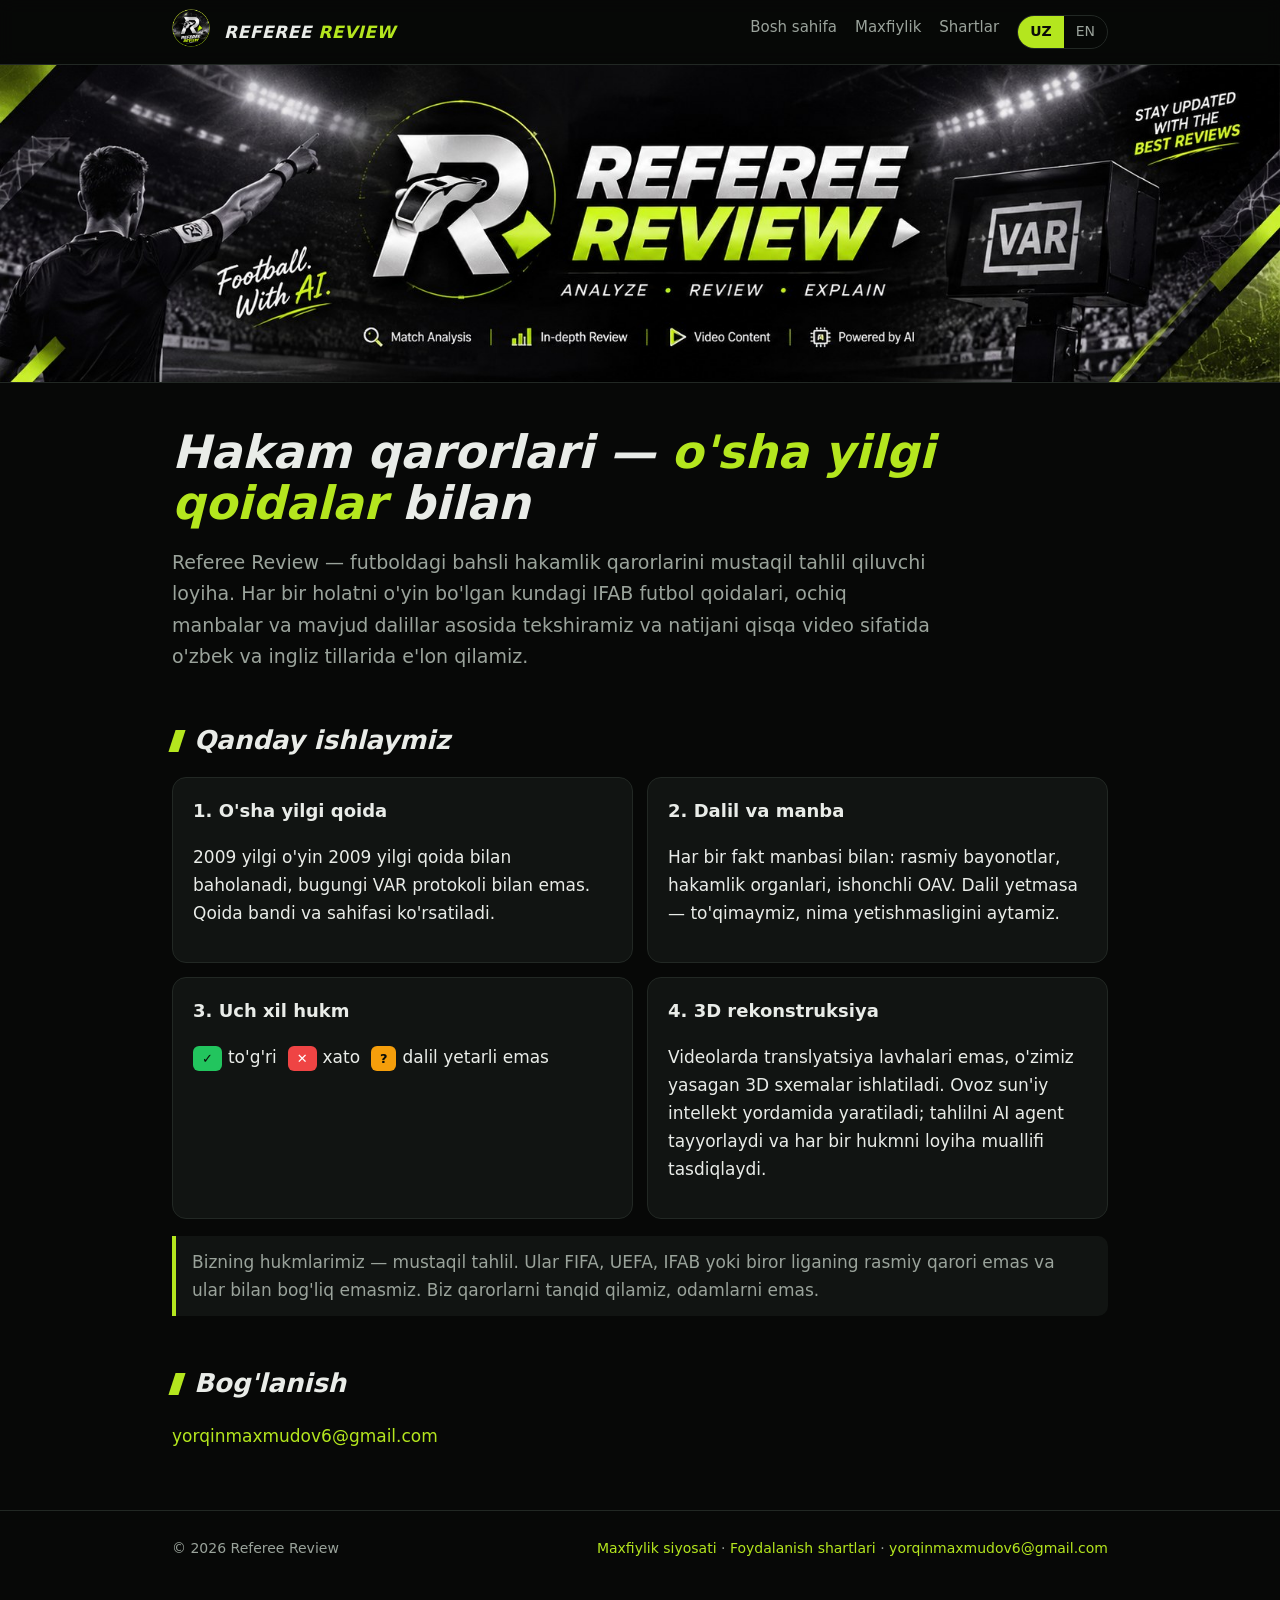
==== index.html @ e408682b "Referee Review website: home, privacy policy, terms (uz/en) Co-Authored-By: Claude Opus 5.5 <noreply" ====
<!doctype html>
<html lang="uz"><head><meta charset="utf-8"><meta name="viewport" content="width=device-width, initial-scale=1">
<title>Referee Review — hakamlik qarorlari tahlili</title><meta name="description" content="Referee Review — bahsli hakamlik qarorlarini o'sha yilgi IFAB qoidalari bilan tahlil qiluvchi loyiha. Independent analysis of controversial refereeing decisions under the Laws of the Game of the day.">
<link rel="icon" href="assets/favicon.png"><link rel="stylesheet" href="style.css"><script src="lang.js"></script></head>
<body>
<header class="top"><div class="wrap"><a href="index.html"><img src="assets/logo.jpg" alt="Referee Review"></a>
<span class="name">REFEREE <b>REVIEW</b></span><nav><a href="index.html" class="hide-s"><span data-l="uz">Bosh sahifa</span><span data-l="en">Home</span></a><a href="privacy.html" class=""><span data-l="uz">Maxfiylik</span><span data-l="en">Privacy</span></a><a href="terms.html" class=""><span data-l="uz">Shartlar</span><span data-l="en">Terms</span></a><span class="lang"><button data-set="uz">UZ</button><button data-set="en">EN</button></span></nav></div></header>

<div class="hero"><img src="assets/hero.jpg" alt="Referee Review"></div>
<main class="wrap">
<h1 data-l="uz">Hakam qarorlari — <b>o'sha yilgi qoidalar</b> bilan</h1>
<h1 data-l="en">Refereeing decisions, judged by <b>the Laws of the day</b></h1>
<p class="lead" data-l="uz">Referee Review — futboldagi bahsli hakamlik qarorlarini mustaqil tahlil qiluvchi loyiha. Har bir holatni o'yin bo'lgan kundagi IFAB futbol qoidalari, ochiq manbalar va mavjud dalillar asosida tekshiramiz va natijani qisqa video sifatida o'zbek va ingliz tillarida e'lon qilamiz.</p>
<p class="lead" data-l="en">Referee Review is an independent project that analyses controversial refereeing decisions in football. Each incident is checked against the IFAB Laws of the Game in force on the match date, public sources and the available evidence, and the result is published as a short video in Uzbek and English.</p>

<h2><span data-l="uz">Qanday ishlaymiz</span><span data-l="en">How we work</span></h2>
<div class="grid">
<div class="card"><h3 data-l="uz">1. O'sha yilgi qoida</h3><h3 data-l="en">1. The Law of the day</h3>
<p data-l="uz">2009 yilgi o'yin 2009 yilgi qoida bilan baholanadi, bugungi VAR protokoli bilan emas. Qoida bandi va sahifasi ko'rsatiladi.</p>
<p data-l="en">A 2009 match is judged by the 2009 Laws, not by today's VAR protocol. The Law, paragraph and page are cited.</p></div>
<div class="card"><h3 data-l="uz">2. Dalil va manba</h3><h3 data-l="en">2. Evidence and sources</h3>
<p data-l="uz">Har bir fakt manbasi bilan: rasmiy bayonotlar, hakamlik organlari, ishonchli OAV. Dalil yetmasa — to'qimaymiz, nima yetishmasligini aytamiz.</p>
<p data-l="en">Every fact carries its source: official statements, referee bodies, reliable media. Where evidence is missing we say so instead of guessing.</p></div>
<div class="card"><h3 data-l="uz">3. Uch xil hukm</h3><h3 data-l="en">3. Three verdicts</h3>
<p><span class="tag t-ok">✓</span><span data-l="uz">to'g'ri</span><span data-l="en">correct</span> &nbsp;<span class="tag t-no">✕</span><span data-l="uz">xato</span><span data-l="en">incorrect</span> &nbsp;<span class="tag t-q">?</span><span data-l="uz">dalil yetarli emas</span><span data-l="en">insufficient evidence</span></p></div>
<div class="card"><h3 data-l="uz">4. 3D rekonstruksiya</h3><h3 data-l="en">4. 3D reconstruction</h3>
<p data-l="uz">Videolarda translyatsiya lavhalari emas, o'zimiz yasagan 3D sxemalar ishlatiladi. Ovoz sun'iy intellekt yordamida yaratiladi; tahlilni AI agent tayyorlaydi va har bir hukmni loyiha muallifi tasdiqlaydi.</p>
<p data-l="en">Videos use our own 3D schematics, not broadcast footage. Narration is AI-generated; the analysis is prepared by an AI agent and every verdict is approved by the project owner before publishing.</p></div>
</div>
<p class="note" data-l="uz">Bizning hukmlarimiz — mustaqil tahlil. Ular FIFA, UEFA, IFAB yoki biror liganing rasmiy qarori emas va ular bilan bog'liq emasmiz. Biz qarorlarni tanqid qilamiz, odamlarni emas.</p>
<p class="note" data-l="en">Our verdicts are independent analysis. They are not official rulings of FIFA, UEFA, IFAB or any league, and we are not affiliated with them. We criticise decisions, not people.</p>

<h2><span data-l="uz">Bog'lanish</span><span data-l="en">Contact</span></h2>
<p><a href="mailto:yorqinmaxmudov6@gmail.com">yorqinmaxmudov6@gmail.com</a></p>
</main>
<footer><div class="wrap"><span>© 2026 Referee Review</span>
<span><a href="privacy.html"><span data-l="uz">Maxfiylik siyosati</span><span data-l="en">Privacy Policy</span></a> · <a href="terms.html"><span data-l="uz">Foydalanish shartlari</span><span data-l="en">Terms of Service</span></a> · <a href="mailto:yorqinmaxmudov6@gmail.com">yorqinmaxmudov6@gmail.com</a></span></div></footer>
</body></html>
---- style.css ----
:root { --bg: #070807; --panel: #111412; --line: #222824; --text: #e9ece8; --muted: #9aa39b; --lime: #b4e61e; --lime-d: #7fa513; }
* { box-sizing: border-box; }
html { scroll-behavior: smooth; }
body { margin: 0; background: var(--bg); color: var(--text); font: 17px/1.65 system-ui, -apple-system, "Segoe UI", Roboto, sans-serif; }
a { color: var(--lime); text-decoration: none; } a:hover { text-decoration: underline; }
.wrap { max-width: 980px; margin: 0 auto; padding: 0 22px; }
header.top { position: sticky; top: 0; z-index: 5; background: rgba(7,8,7,.88); backdrop-filter: blur(8px); border-bottom: 1px solid var(--line); }
header.top .wrap { display: flex; align-items: center; gap: 14px; height: 64px; }
header.top img { width: 38px; height: 38px; border-radius: 50%; }
header.top .name { font-weight: 800; letter-spacing: .5px; font-style: italic; }
header.top .name b { color: var(--lime); }
header.top nav { margin-left: auto; display: flex; gap: 18px; font-size: 15px; }
header.top nav a { color: var(--muted); } header.top nav a:hover { color: var(--text); text-decoration: none; }
.lang { display: inline-flex; border: 1px solid var(--line); border-radius: 999px; overflow: hidden; }
.lang button { background: none; border: 0; color: var(--muted); padding: 4px 12px; cursor: pointer; font: inherit; font-size: 14px; }
.lang button.on { background: var(--lime); color: #0b0d08; font-weight: 700; }
.hero { border-bottom: 1px solid var(--line); }
.hero img { display: block; width: 100%; height: auto; }
h1 { font-size: clamp(30px, 5vw, 46px); line-height: 1.1; margin: 44px 0 10px; font-style: italic; font-weight: 900; }
h1 b { color: var(--lime); }
h2 { font-size: 26px; margin: 46px 0 12px; font-style: italic; font-weight: 800; }
h2::before { content: ""; display: inline-block; width: 10px; height: 22px; background: var(--lime); transform: skewX(-18deg); margin-right: 12px; vertical-align: -3px; }
h3 { font-size: 18px; margin: 22px 0 6px; }
.lead { font-size: 19px; color: var(--muted); max-width: 760px; }
.grid { display: grid; grid-template-columns: repeat(auto-fit, minmax(min(100%, 380px), 1fr)); gap: 14px; margin-top: 16px; }
.card { background: var(--panel); border: 1px solid var(--line); border-radius: 14px; padding: 18px 20px; }
.card h3 { margin-top: 0; }
.tag { display: inline-block; font-weight: 800; font-size: 13px; border-radius: 6px; padding: 2px 9px; margin-right: 6px; color: #0b0d08; }
.t-ok { background: #22c55e; } .t-no { background: #ef4444; color: #fff; } .t-q { background: #f59e0b; }
.links { display: flex; flex-wrap: wrap; gap: 10px; margin: 18px 0 0; }
.btn { display: inline-block; border: 1px solid var(--lime-d); color: var(--text); border-radius: 10px; padding: 9px 16px; font-weight: 700; }
.btn:hover { background: var(--lime); color: #0b0d08; text-decoration: none; }
.doc { max-width: 780px; } .doc p, .doc li { color: #d3d8d2; } .doc ul { padding-left: 22px; }
.note { border-left: 4px solid var(--lime); background: var(--panel); padding: 12px 16px; border-radius: 0 10px 10px 0; color: var(--muted); }
footer { border-top: 1px solid var(--line); margin-top: 60px; padding: 26px 0 40px; color: var(--muted); font-size: 14px; }
footer .wrap { display: flex; flex-wrap: wrap; gap: 18px; justify-content: space-between; }
[data-l="en"] { display: none; } body.en [data-l="uz"] { display: none; } body.en [data-l="en"] { display: revert; }
@media (max-width: 640px) { header.top nav a.hide-s { display: none; } }
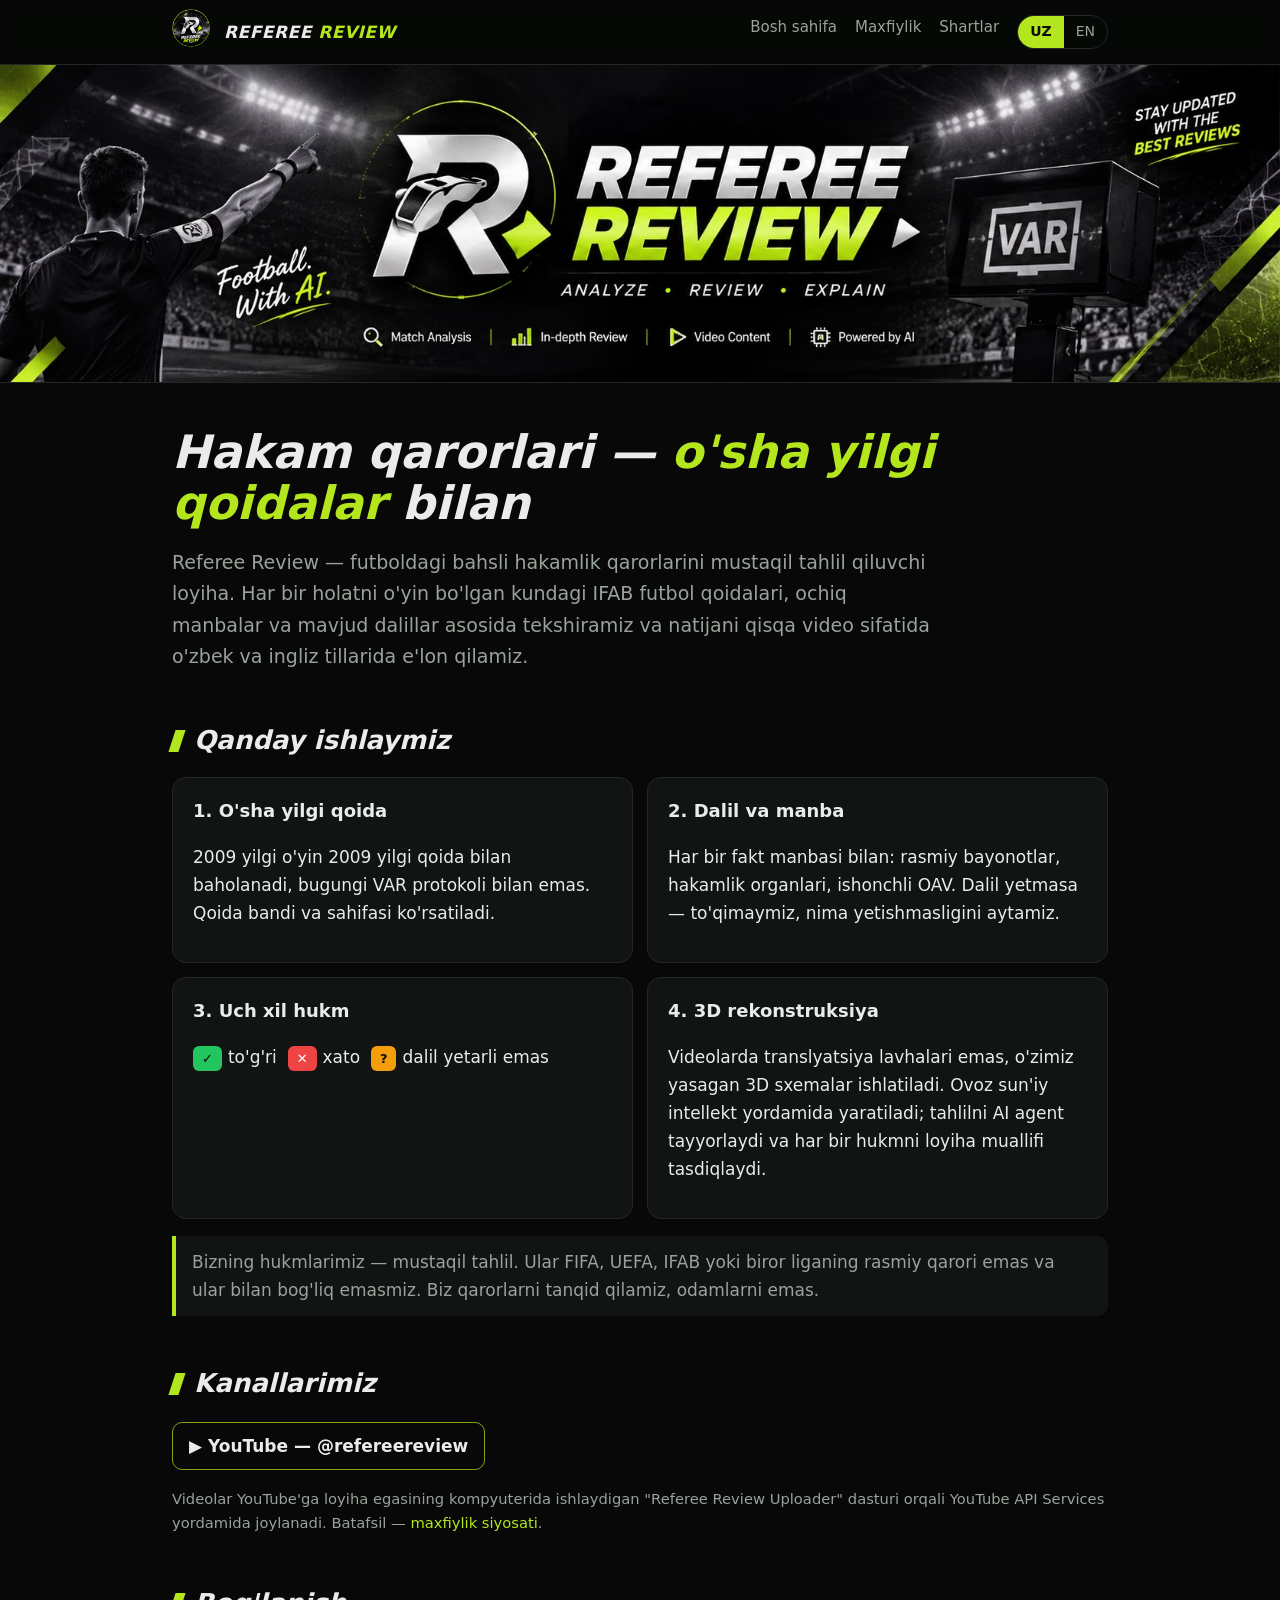
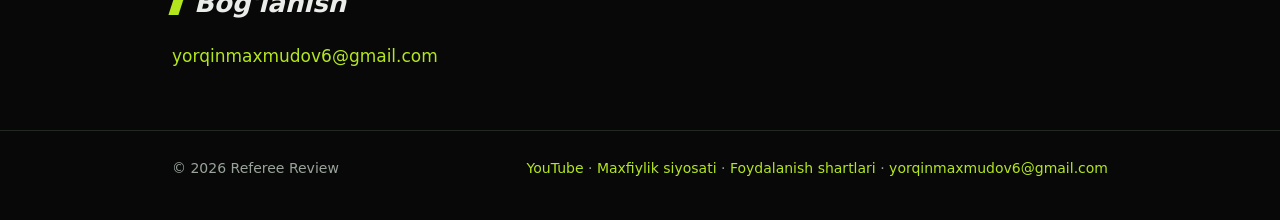
==== commit fe760d82: "Home: YouTube channel link and API usage note Co-Authored-By: Claude Opus 5.5 <noreply@anthropic.com" ====
--- a/index.html
+++ b/index.html
@@ -30,9 +30,14 @@
 <p class="note" data-l="uz">Bizning hukmlarimiz — mustaqil tahlil. Ular FIFA, UEFA, IFAB yoki biror liganing rasmiy qarori emas va ular bilan bog'liq emasmiz. Biz qarorlarni tanqid qilamiz, odamlarni emas.</p>
 <p class="note" data-l="en">Our verdicts are independent analysis. They are not official rulings of FIFA, UEFA, IFAB or any league, and we are not affiliated with them. We criticise decisions, not people.</p>
 
+<h2><span data-l="uz">Kanallarimiz</span><span data-l="en">Our channels</span></h2>
+<p><a class="btn" href="https://www.youtube.com/@refereereview">▶ YouTube — @refereereview</a></p>
+<p class="small" data-l="uz">Videolar YouTube'ga loyiha egasining kompyuterida ishlaydigan "Referee Review Uploader" dasturi orqali YouTube API Services yordamida joylanadi. Batafsil — <a href="privacy.html">maxfiylik siyosati</a>.</p>
+<p class="small" data-l="en">Videos are uploaded to YouTube by the "Referee Review Uploader" app, which runs on the project owner's computer and uses YouTube API Services. Details: <a href="privacy.html">Privacy Policy</a>.</p>
+
 <h2><span data-l="uz">Bog'lanish</span><span data-l="en">Contact</span></h2>
 <p><a href="mailto:yorqinmaxmudov6@gmail.com">yorqinmaxmudov6@gmail.com</a></p>
 </main>
 <footer><div class="wrap"><span>© 2026 Referee Review</span>
-<span><a href="privacy.html"><span data-l="uz">Maxfiylik siyosati</span><span data-l="en">Privacy Policy</span></a> · <a href="terms.html"><span data-l="uz">Foydalanish shartlari</span><span data-l="en">Terms of Service</span></a> · <a href="mailto:yorqinmaxmudov6@gmail.com">yorqinmaxmudov6@gmail.com</a></span></div></footer>
+<span><a href="https://www.youtube.com/@refereereview">YouTube</a> · <a href="privacy.html"><span data-l="uz">Maxfiylik siyosati</span><span data-l="en">Privacy Policy</span></a> · <a href="terms.html"><span data-l="uz">Foydalanish shartlari</span><span data-l="en">Terms of Service</span></a> · <a href="mailto:yorqinmaxmudov6@gmail.com">yorqinmaxmudov6@gmail.com</a></span></div></footer>
 </body></html>
--- a/style.css
+++ b/style.css
@@ -36,3 +36,4 @@
 footer .wrap { display: flex; flex-wrap: wrap; gap: 18px; justify-content: space-between; }
 [data-l="en"] { display: none; } body.en [data-l="uz"] { display: none; } body.en [data-l="en"] { display: revert; }
 @media (max-width: 640px) { header.top nav a.hide-s { display: none; } }
+.small { color: var(--muted, #9aa39a); font-size: .92rem; }
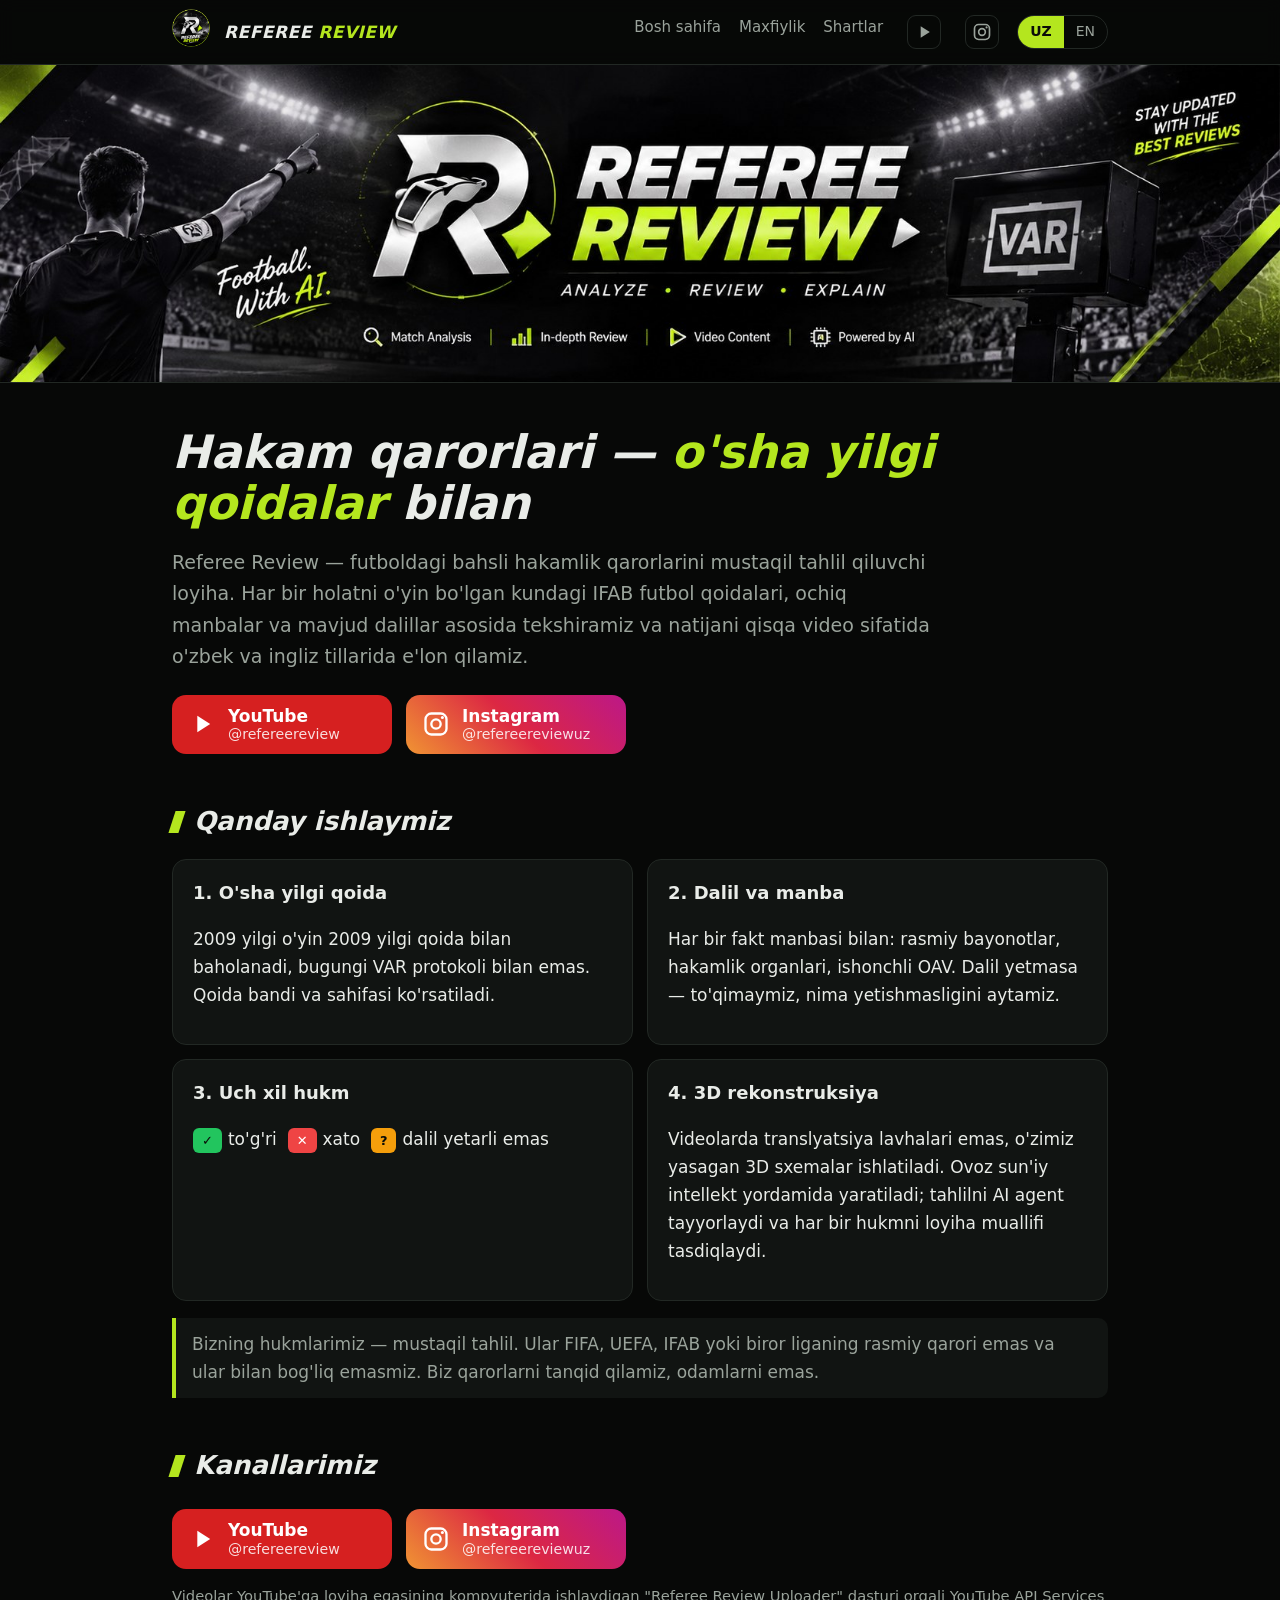
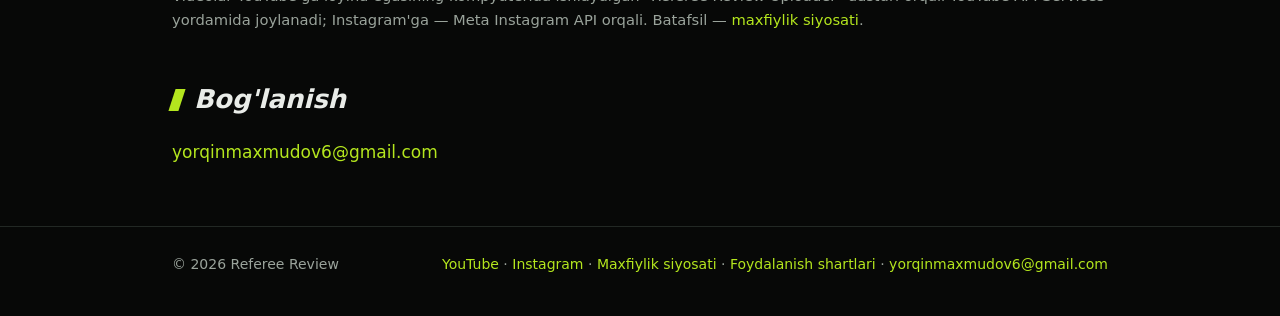
==== commit 755595df: "YouTube and Instagram buttons (header, intro, footer) Co-Authored-By: Claude Opus 5.5 <noreply@anthr" ====
--- a/index.html
+++ b/index.html
@@ -4,7 +4,7 @@
 <link rel="icon" href="assets/favicon.png"><link rel="stylesheet" href="style.css"><script src="lang.js"></script></head>
 <body>
 <header class="top"><div class="wrap"><a href="index.html"><img src="assets/logo.jpg" alt="Referee Review"></a>
-<span class="name">REFEREE <b>REVIEW</b></span><nav><a href="index.html" class="hide-s"><span data-l="uz">Bosh sahifa</span><span data-l="en">Home</span></a><a href="privacy.html" class=""><span data-l="uz">Maxfiylik</span><span data-l="en">Privacy</span></a><a href="terms.html" class=""><span data-l="uz">Shartlar</span><span data-l="en">Terms</span></a><span class="lang"><button data-set="uz">UZ</button><button data-set="en">EN</button></span></nav></div></header>
+<span class="name">REFEREE <b>REVIEW</b></span><nav><a href="index.html" class="hide-s"><span data-l="uz">Bosh sahifa</span><span data-l="en">Home</span></a><a href="privacy.html" class=""><span data-l="uz">Maxfiylik</span><span data-l="en">Privacy</span></a><a href="terms.html" class=""><span data-l="uz">Shartlar</span><span data-l="en">Terms</span></a><a class="soc yt" href="https://www.youtube.com/@refereereview" title="YouTube" aria-label="YouTube"><svg viewBox="0 0 24 24" width="20" height="20" aria-hidden="true"><path fill="currentColor" d="M8 5v14l11-7z"/></svg></a><a class="soc ig" href="https://www.instagram.com/refereereviewuz/" title="Instagram" aria-label="Instagram"><svg viewBox="0 0 24 24" width="20" height="20" aria-hidden="true"><rect x="3" y="3" width="18" height="18" rx="5" fill="none" stroke="currentColor" stroke-width="2"/><circle cx="12" cy="12" r="4" fill="none" stroke="currentColor" stroke-width="2"/><circle cx="17.5" cy="6.5" r="1.3" fill="currentColor"/></svg></a><span class="lang"><button data-set="uz">UZ</button><button data-set="en">EN</button></span></nav></div></header>
 
 <div class="hero"><img src="assets/hero.jpg" alt="Referee Review"></div>
 <main class="wrap">
@@ -12,6 +12,7 @@
 <h1 data-l="en">Refereeing decisions, judged by <b>the Laws of the day</b></h1>
 <p class="lead" data-l="uz">Referee Review — futboldagi bahsli hakamlik qarorlarini mustaqil tahlil qiluvchi loyiha. Har bir holatni o'yin bo'lgan kundagi IFAB futbol qoidalari, ochiq manbalar va mavjud dalillar asosida tekshiramiz va natijani qisqa video sifatida o'zbek va ingliz tillarida e'lon qilamiz.</p>
 <p class="lead" data-l="en">Referee Review is an independent project that analyses controversial refereeing decisions in football. Each incident is checked against the IFAB Laws of the Game in force on the match date, public sources and the available evidence, and the result is published as a short video in Uzbek and English.</p>
+<div class="ctas"><a class="cta yt" href="https://www.youtube.com/@refereereview"><svg viewBox="0 0 24 24" width="20" height="20" aria-hidden="true"><path fill="currentColor" d="M8 5v14l11-7z"/></svg><span><b>YouTube</b><small>@refereereview</small></span></a><a class="cta ig" href="https://www.instagram.com/refereereviewuz/"><svg viewBox="0 0 24 24" width="20" height="20" aria-hidden="true"><rect x="3" y="3" width="18" height="18" rx="5" fill="none" stroke="currentColor" stroke-width="2"/><circle cx="12" cy="12" r="4" fill="none" stroke="currentColor" stroke-width="2"/><circle cx="17.5" cy="6.5" r="1.3" fill="currentColor"/></svg><span><b>Instagram</b><small>@refereereviewuz</small></span></a></div>
 
 <h2><span data-l="uz">Qanday ishlaymiz</span><span data-l="en">How we work</span></h2>
 <div class="grid">
@@ -31,13 +32,13 @@
 <p class="note" data-l="en">Our verdicts are independent analysis. They are not official rulings of FIFA, UEFA, IFAB or any league, and we are not affiliated with them. We criticise decisions, not people.</p>
 
 <h2><span data-l="uz">Kanallarimiz</span><span data-l="en">Our channels</span></h2>
-<p><a class="btn" href="https://www.youtube.com/@refereereview">▶ YouTube — @refereereview</a></p>
-<p class="small" data-l="uz">Videolar YouTube'ga loyiha egasining kompyuterida ishlaydigan "Referee Review Uploader" dasturi orqali YouTube API Services yordamida joylanadi. Batafsil — <a href="privacy.html">maxfiylik siyosati</a>.</p>
-<p class="small" data-l="en">Videos are uploaded to YouTube by the "Referee Review Uploader" app, which runs on the project owner's computer and uses YouTube API Services. Details: <a href="privacy.html">Privacy Policy</a>.</p>
+<div class="ctas"><a class="cta yt" href="https://www.youtube.com/@refereereview"><svg viewBox="0 0 24 24" width="20" height="20" aria-hidden="true"><path fill="currentColor" d="M8 5v14l11-7z"/></svg><span><b>YouTube</b><small>@refereereview</small></span></a><a class="cta ig" href="https://www.instagram.com/refereereviewuz/"><svg viewBox="0 0 24 24" width="20" height="20" aria-hidden="true"><rect x="3" y="3" width="18" height="18" rx="5" fill="none" stroke="currentColor" stroke-width="2"/><circle cx="12" cy="12" r="4" fill="none" stroke="currentColor" stroke-width="2"/><circle cx="17.5" cy="6.5" r="1.3" fill="currentColor"/></svg><span><b>Instagram</b><small>@refereereviewuz</small></span></a></div>
+<p class="small" data-l="uz">Videolar YouTube'ga loyiha egasining kompyuterida ishlaydigan "Referee Review Uploader" dasturi orqali YouTube API Services yordamida joylanadi; Instagram'ga — Meta Instagram API orqali. Batafsil — <a href="privacy.html">maxfiylik siyosati</a>.</p>
+<p class="small" data-l="en">Videos are uploaded to YouTube by the "Referee Review Uploader" app, which runs on the project owner's computer and uses YouTube API Services (and the Instagram API for Instagram). Details: <a href="privacy.html">Privacy Policy</a>.</p>
 
 <h2><span data-l="uz">Bog'lanish</span><span data-l="en">Contact</span></h2>
 <p><a href="mailto:yorqinmaxmudov6@gmail.com">yorqinmaxmudov6@gmail.com</a></p>
 </main>
 <footer><div class="wrap"><span>© 2026 Referee Review</span>
-<span><a href="https://www.youtube.com/@refereereview">YouTube</a> · <a href="privacy.html"><span data-l="uz">Maxfiylik siyosati</span><span data-l="en">Privacy Policy</span></a> · <a href="terms.html"><span data-l="uz">Foydalanish shartlari</span><span data-l="en">Terms of Service</span></a> · <a href="mailto:yorqinmaxmudov6@gmail.com">yorqinmaxmudov6@gmail.com</a></span></div></footer>
+<span><a href="https://www.youtube.com/@refereereview">YouTube</a> · <a href="https://www.instagram.com/refereereviewuz/">Instagram</a> · <a href="privacy.html"><span data-l="uz">Maxfiylik siyosati</span><span data-l="en">Privacy Policy</span></a> · <a href="terms.html"><span data-l="uz">Foydalanish shartlari</span><span data-l="en">Terms of Service</span></a> · <a href="mailto:yorqinmaxmudov6@gmail.com">yorqinmaxmudov6@gmail.com</a></span></div></footer>
 </body></html>
--- a/style.css
+++ b/style.css
@@ -37,3 +37,13 @@
 [data-l="en"] { display: none; } body.en [data-l="uz"] { display: none; } body.en [data-l="en"] { display: revert; }
 @media (max-width: 640px) { header.top nav a.hide-s { display: none; } }
 .small { color: var(--muted, #9aa39a); font-size: .92rem; }
+
+header.top nav .soc { display:inline-flex; align-items:center; justify-content:center; width:34px; height:34px; border-radius:9px; color:var(--muted); border:1px solid var(--line); margin-left:6px; }
+header.top nav .soc:hover { color:#0b0d08; background:var(--lime); border-color:var(--lime); }
+.ctas { display:flex; gap:14px; flex-wrap:wrap; margin:22px 0 6px; }
+.cta { display:flex; align-items:center; gap:12px; padding:12px 20px 12px 16px; border-radius:14px; color:#fff; font-weight:700; text-decoration:none; min-width:220px; }
+.cta svg { width:28px; height:28px; }
+.cta span { display:flex; flex-direction:column; line-height:1.15; } .cta small { font-weight:500; opacity:.85; }
+.cta.yt { background:#d62020; } .cta.ig { background:linear-gradient(45deg,#f09433,#dc2743 50%,#bc1888); }
+.cta:hover { transform:translateY(-1px); text-decoration:none; filter:brightness(1.08); }
+@media (max-width:560px){ header.top nav .soc{ display:none } .cta{ flex:1 } }
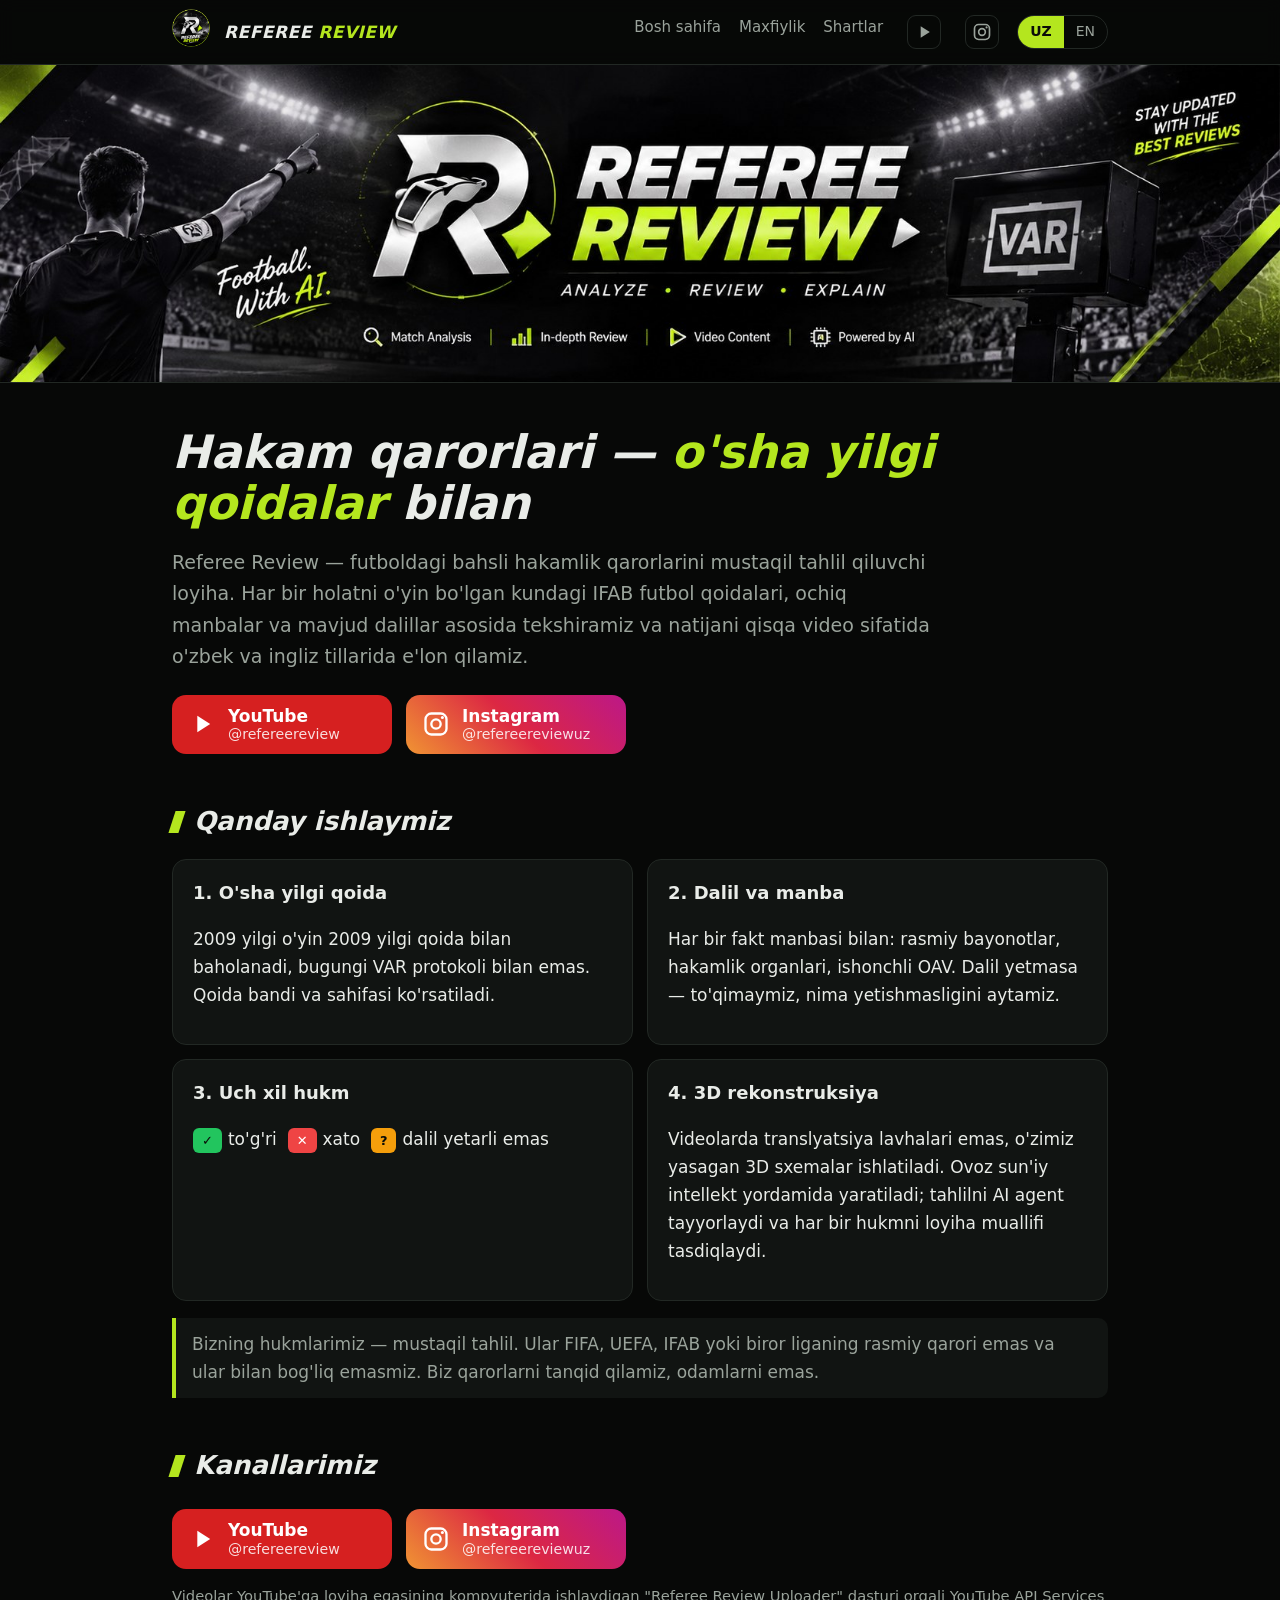
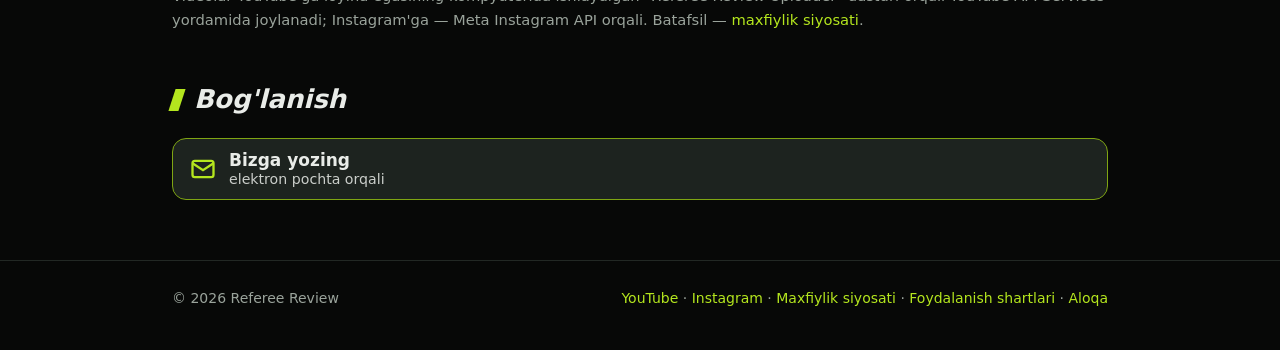
==== commit e709eab7: "Contact: button instead of a visible email address Co-Authored-By: Claude Opus 5.5 <noreply@anthropi" ====
--- a/index.html
+++ b/index.html
@@ -1,7 +1,7 @@
 <!doctype html>
 <html lang="uz"><head><meta charset="utf-8"><meta name="viewport" content="width=device-width, initial-scale=1">
 <title>Referee Review — hakamlik qarorlari tahlili</title><meta name="description" content="Referee Review — bahsli hakamlik qarorlarini o'sha yilgi IFAB qoidalari bilan tahlil qiluvchi loyiha. Independent analysis of controversial refereeing decisions under the Laws of the Game of the day.">
-<link rel="icon" href="assets/favicon.png"><link rel="stylesheet" href="style.css"><script src="lang.js"></script></head>
+<link rel="icon" href="assets/favicon.png"><link rel="stylesheet" href="style.css?v=4"><script src="lang.js?v=4"></script></head>
 <body>
 <header class="top"><div class="wrap"><a href="index.html"><img src="assets/logo.jpg" alt="Referee Review"></a>
 <span class="name">REFEREE <b>REVIEW</b></span><nav><a href="index.html" class="hide-s"><span data-l="uz">Bosh sahifa</span><span data-l="en">Home</span></a><a href="privacy.html" class=""><span data-l="uz">Maxfiylik</span><span data-l="en">Privacy</span></a><a href="terms.html" class=""><span data-l="uz">Shartlar</span><span data-l="en">Terms</span></a><a class="soc yt" href="https://www.youtube.com/@refereereview" title="YouTube" aria-label="YouTube"><svg viewBox="0 0 24 24" width="20" height="20" aria-hidden="true"><path fill="currentColor" d="M8 5v14l11-7z"/></svg></a><a class="soc ig" href="https://www.instagram.com/refereereviewuz/" title="Instagram" aria-label="Instagram"><svg viewBox="0 0 24 24" width="20" height="20" aria-hidden="true"><rect x="3" y="3" width="18" height="18" rx="5" fill="none" stroke="currentColor" stroke-width="2"/><circle cx="12" cy="12" r="4" fill="none" stroke="currentColor" stroke-width="2"/><circle cx="17.5" cy="6.5" r="1.3" fill="currentColor"/></svg></a><span class="lang"><button data-set="uz">UZ</button><button data-set="en">EN</button></span></nav></div></header>
@@ -37,8 +37,8 @@
 <p class="small" data-l="en">Videos are uploaded to YouTube by the "Referee Review Uploader" app, which runs on the project owner's computer and uses YouTube API Services (and the Instagram API for Instagram). Details: <a href="privacy.html">Privacy Policy</a>.</p>
 
 <h2><span data-l="uz">Bog'lanish</span><span data-l="en">Contact</span></h2>
-<p><a href="mailto:yorqinmaxmudov6@gmail.com">yorqinmaxmudov6@gmail.com</a></p>
+<p><a class="cta mailbtn" href="#" data-u="6vodumxamniqroy" data-d="moc.liamg"><svg viewBox="0 0 24 24" width="20" height="20" aria-hidden="true"><rect x="3" y="5" width="18" height="14" rx="2" fill="none" stroke="currentColor" stroke-width="2"/><path d="M3 7l9 6 9-6" fill="none" stroke="currentColor" stroke-width="2"/></svg><span><b data-l="uz">Bizga yozing</b><b data-l="en">Write to us</b><small data-l="uz">elektron pochta orqali</small><small data-l="en">by email</small></span></a></p>
 </main>
 <footer><div class="wrap"><span>© 2026 Referee Review</span>
-<span><a href="https://www.youtube.com/@refereereview">YouTube</a> · <a href="https://www.instagram.com/refereereviewuz/">Instagram</a> · <a href="privacy.html"><span data-l="uz">Maxfiylik siyosati</span><span data-l="en">Privacy Policy</span></a> · <a href="terms.html"><span data-l="uz">Foydalanish shartlari</span><span data-l="en">Terms of Service</span></a> · <a href="mailto:yorqinmaxmudov6@gmail.com">yorqinmaxmudov6@gmail.com</a></span></div></footer>
+<span><a href="https://www.youtube.com/@refereereview">YouTube</a> · <a href="https://www.instagram.com/refereereviewuz/">Instagram</a> · <a href="privacy.html"><span data-l="uz">Maxfiylik siyosati</span><span data-l="en">Privacy Policy</span></a> · <a href="terms.html"><span data-l="uz">Foydalanish shartlari</span><span data-l="en">Terms of Service</span></a> · <a class="mail" href="#" data-u="6vodumxamniqroy" data-d="moc.liamg"><span data-l="uz">Aloqa</span><span data-l="en">Contact</span></a></span></div></footer>
 </body></html>
--- a/style.css
+++ b/style.css
@@ -47,3 +47,6 @@
 .cta.yt { background:#d62020; } .cta.ig { background:linear-gradient(45deg,#f09433,#dc2743 50%,#bc1888); }
 .cta:hover { transform:translateY(-1px); text-decoration:none; filter:brightness(1.08); }
 @media (max-width:560px){ header.top nav .soc{ display:none } .cta{ flex:1 } }
+
+.cta.mailbtn { background:#1d231f; border:1px solid var(--lime-d); color:var(--text); }
+.cta.mailbtn svg { color:var(--lime); }
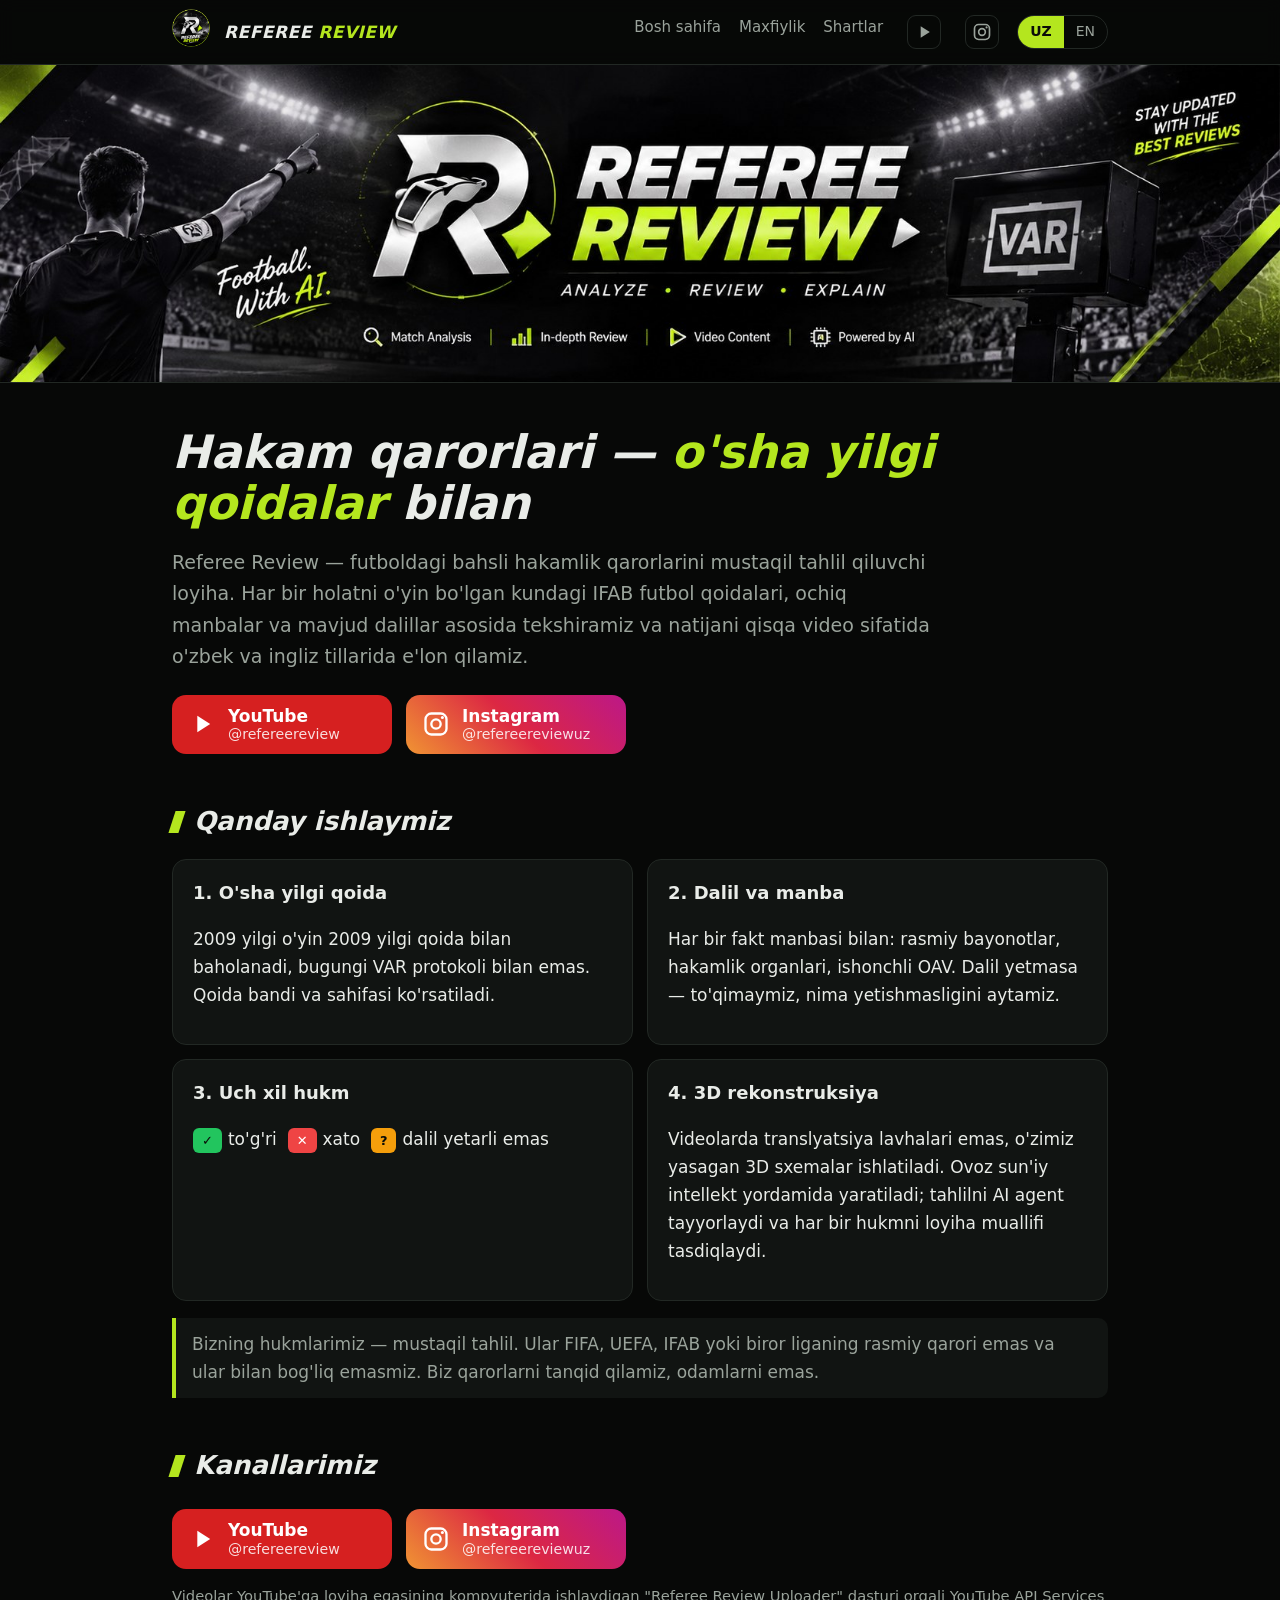
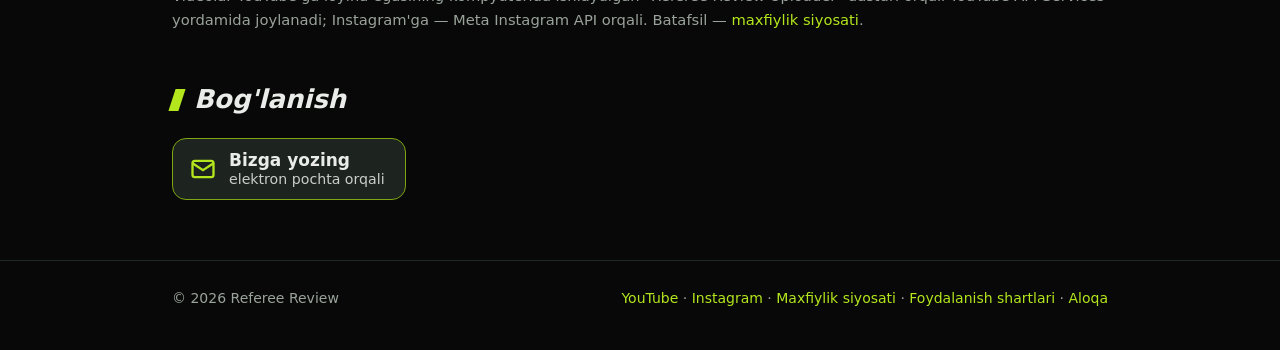
==== commit 452f31d7: "Contact button: compact width Co-Authored-By: Claude Opus 5.5 <noreply@anthropic.com> Claude-Session" ====
--- a/index.html
+++ b/index.html
@@ -1,7 +1,7 @@
 <!doctype html>
 <html lang="uz"><head><meta charset="utf-8"><meta name="viewport" content="width=device-width, initial-scale=1">
 <title>Referee Review — hakamlik qarorlari tahlili</title><meta name="description" content="Referee Review — bahsli hakamlik qarorlarini o'sha yilgi IFAB qoidalari bilan tahlil qiluvchi loyiha. Independent analysis of controversial refereeing decisions under the Laws of the Game of the day.">
-<link rel="icon" href="assets/favicon.png"><link rel="stylesheet" href="style.css?v=4"><script src="lang.js?v=4"></script></head>
+<link rel="icon" href="assets/favicon.png"><link rel="stylesheet" href="style.css?v=5"><script src="lang.js?v=5"></script></head>
 <body>
 <header class="top"><div class="wrap"><a href="index.html"><img src="assets/logo.jpg" alt="Referee Review"></a>
 <span class="name">REFEREE <b>REVIEW</b></span><nav><a href="index.html" class="hide-s"><span data-l="uz">Bosh sahifa</span><span data-l="en">Home</span></a><a href="privacy.html" class=""><span data-l="uz">Maxfiylik</span><span data-l="en">Privacy</span></a><a href="terms.html" class=""><span data-l="uz">Shartlar</span><span data-l="en">Terms</span></a><a class="soc yt" href="https://www.youtube.com/@refereereview" title="YouTube" aria-label="YouTube"><svg viewBox="0 0 24 24" width="20" height="20" aria-hidden="true"><path fill="currentColor" d="M8 5v14l11-7z"/></svg></a><a class="soc ig" href="https://www.instagram.com/refereereviewuz/" title="Instagram" aria-label="Instagram"><svg viewBox="0 0 24 24" width="20" height="20" aria-hidden="true"><rect x="3" y="3" width="18" height="18" rx="5" fill="none" stroke="currentColor" stroke-width="2"/><circle cx="12" cy="12" r="4" fill="none" stroke="currentColor" stroke-width="2"/><circle cx="17.5" cy="6.5" r="1.3" fill="currentColor"/></svg></a><span class="lang"><button data-set="uz">UZ</button><button data-set="en">EN</button></span></nav></div></header>
--- a/style.css
+++ b/style.css
@@ -48,5 +48,5 @@
 .cta:hover { transform:translateY(-1px); text-decoration:none; filter:brightness(1.08); }
 @media (max-width:560px){ header.top nav .soc{ display:none } .cta{ flex:1 } }
 
-.cta.mailbtn { background:#1d231f; border:1px solid var(--lime-d); color:var(--text); }
+.cta.mailbtn { display:inline-flex; background:#1d231f; border:1px solid var(--lime-d); color:var(--text); }
 .cta.mailbtn svg { color:var(--lime); }
